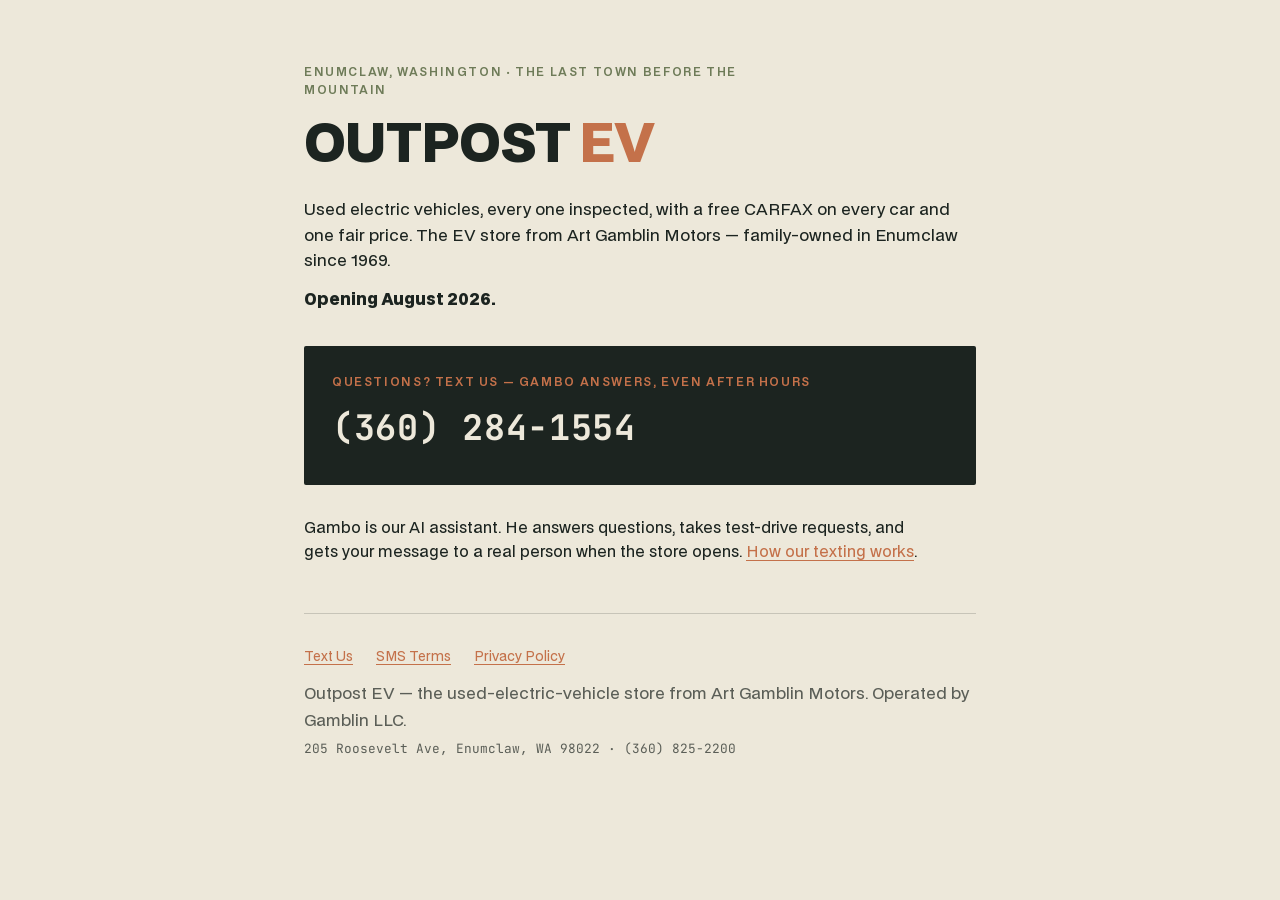
==== index.html @ 8c417792 "outpostev.com placeholder + SMS program compliance pages (/text, /sms-terms, /privacy) Carrier-verif" ====
<!doctype html>
<html lang="en">
  <head>
    <meta charset="utf-8" />
    <meta name="viewport" content="width=device-width, initial-scale=1" />
    <title>Outpost EV — Used Electric Vehicles · Enumclaw, WA</title>
    <meta
      name="description"
      content="Outpost EV — the used-electric-vehicle store from Art Gamblin Motors. Enumclaw, Washington. Opening August 2026. Text us anytime: (360) 284-1554."
    />
    <link rel="preconnect" href="https://fonts.googleapis.com" />
    <link
      href="https://fonts.googleapis.com/css2?family=JetBrains+Mono:wght@400;700&display=swap"
      rel="stylesheet"
    />
    <link rel="stylesheet" href="/style.css" />
  </head>
  <body>
    <main class="wrap">
      <p class="eyebrow">
        Enumclaw, Washington · The last town before the mountain
      </p>
      <h1>OUTPOST <span class="accent">EV</span></h1>
      <p>
        Used electric vehicles, every one inspected, with a free CARFAX on every
        car and one fair price. The EV store from Art Gamblin Motors —
        family-owned in Enumclaw since 1969.
      </p>
      <p style="margin-top: 0.85rem"><strong>Opening August 2026.</strong></p>

      <div class="phone-block">
        <p class="label">
          Questions? Text us — Gambo answers, even after hours
        </p>
        <a class="number" href="sms:+13602841554">(360) 284-1554</a>
      </div>

      <p style="font-size: 0.95rem">
        Gambo is our AI assistant. He answers questions, takes test-drive
        requests, and gets your message to a real person when the store opens.
        <a href="/text/">How our texting works</a>.
      </p>

      <hr class="rule" />
      <footer>
        <nav>
          <a href="/text/">Text Us</a>
          <a href="/sms-terms/">SMS Terms</a>
          <a href="/privacy/">Privacy Policy</a>
        </nav>
        <p>
          Outpost EV — the used-electric-vehicle store from Art Gamblin Motors.
          Operated by Gamblin LLC.<br />
          <span class="mono"
            >205 Roosevelt Ave, Enumclaw, WA 98022 · (360) 825-2200</span
          >
        </p>
      </footer>
    </main>
  </body>
</html>
---- style.css ----
/* Outpost EV — Forest Brutalism compliance pages
   Tokens from projects/outpost-ev/DESIGN.md (locked) */

@font-face {
  font-family: "BDO Grotesk";
  src: url("/fonts/BDOGrotesk-Regular.woff2") format("woff2");
  font-weight: 400;
  font-display: swap;
}
@font-face {
  font-family: "BDO Grotesk";
  src: url("/fonts/BDOGrotesk-DemiBold.woff2") format("woff2");
  font-weight: 600;
  font-display: swap;
}
@font-face {
  font-family: "BDO Grotesk";
  src: url("/fonts/BDOGrotesk-Black.woff2") format("woff2");
  font-weight: 900;
  font-display: swap;
}

:root {
  --brand-orange: #c4714a;
  --forest-dark: #1c2420;
  --bg-cream: #ede8da;
  --lichen: #6e7b58;
  --morning-mist: #7a9bab;
  --font-display: "BDO Grotesk", system-ui, sans-serif;
  --font-mono: "JetBrains Mono", ui-monospace, monospace;
}

* {
  margin: 0;
  padding: 0;
  box-sizing: border-box;
}

body {
  background: var(--bg-cream);
  color: var(--forest-dark);
  font-family: var(--font-display);
  font-weight: 400;
  line-height: 1.6;
  -webkit-font-smoothing: antialiased;
}

.wrap {
  max-width: 720px;
  margin: 0 auto;
  padding: 4rem 1.5rem 6rem;
}

.eyebrow {
  font-size: 0.72rem;
  letter-spacing: 0.14em;
  text-transform: uppercase;
  font-weight: 600;
  color: var(--lichen);
  margin-bottom: 1rem;
}

h1 {
  font-weight: 900;
  font-size: clamp(2rem, 5vw + 0.5rem, 3.4rem);
  line-height: 1.05;
  letter-spacing: -0.02em;
  margin-bottom: 1.5rem;
}

h1 .accent {
  color: var(--brand-orange);
}

h2 {
  font-weight: 600;
  font-size: 1.25rem;
  margin: 2.5rem 0 0.75rem;
  letter-spacing: -0.01em;
}

p,
li {
  font-size: 1rem;
  max-width: 62ch;
}
p + p {
  margin-top: 0.85rem;
}
ul,
ol {
  padding-left: 1.25rem;
  margin: 0.75rem 0;
}
li + li {
  margin-top: 0.5rem;
}

a {
  color: var(--brand-orange);
  text-decoration-thickness: 1px;
  text-underline-offset: 3px;
}
a:hover {
  color: var(--forest-dark);
}

.mono {
  font-family: var(--font-mono);
}

.phone-block {
  margin: 2rem 0;
  padding: 1.75rem;
  background: var(--forest-dark);
  color: var(--bg-cream);
  border-radius: 2px;
}
.phone-block .label {
  font-size: 0.72rem;
  letter-spacing: 0.14em;
  text-transform: uppercase;
  font-weight: 600;
  color: var(--brand-orange);
  margin-bottom: 0.5rem;
}
.phone-block a.number {
  font-family: var(--font-mono);
  font-size: clamp(1.5rem, 4vw, 2.2rem);
  font-weight: 700;
  color: var(--bg-cream);
  text-decoration: none;
  letter-spacing: 0.02em;
}
.phone-block a.number:hover {
  color: var(--brand-orange);
}

.consent {
  margin: 2rem 0;
  padding: 1.25rem 1.5rem;
  border-left: 3px solid var(--brand-orange);
  background: rgba(110, 123, 88, 0.08);
  font-size: 0.95rem;
}

.rule {
  border: none;
  border-top: 1px solid rgba(28, 36, 32, 0.18);
  margin: 3rem 0 2rem;
}

footer {
  font-size: 0.82rem;
  color: rgba(28, 36, 32, 0.7);
  line-height: 1.7;
}
footer .mono {
  font-size: 0.8rem;
}
footer nav {
  margin-bottom: 0.75rem;
}
footer nav a {
  margin-right: 1.25rem;
}

.meta {
  font-family: var(--font-mono);
  font-size: 0.78rem;
  color: var(--lichen);
  margin-bottom: 2rem;
}
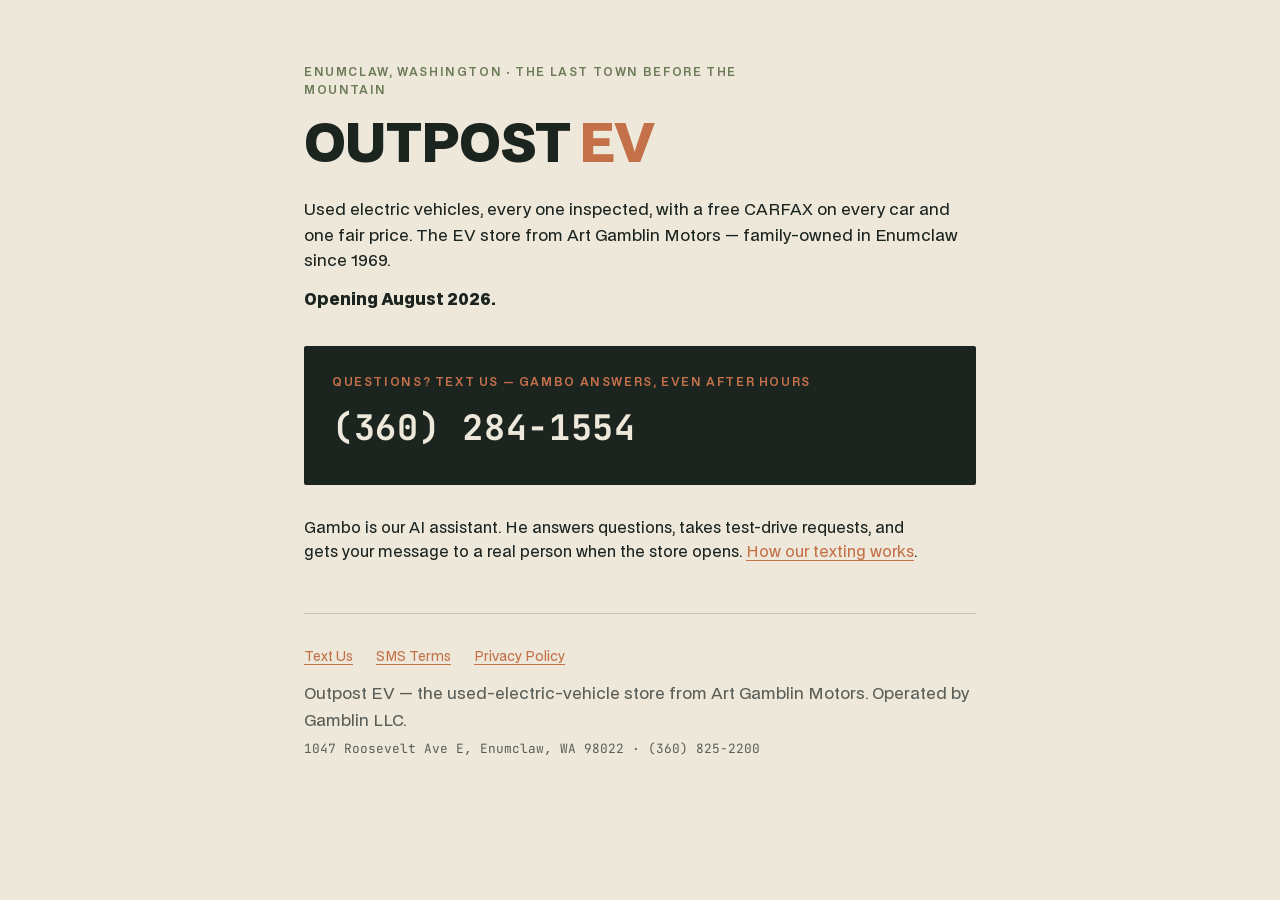
==== commit a6ae5301: "fix(legal): canonical identity/address/phone across compliance set — 28 audit findings; source==depl" ====
--- a/index.html
+++ b/index.html
@@ -52,7 +52,7 @@
           Outpost EV — the used-electric-vehicle store from Art Gamblin Motors.
           Operated by Gamblin LLC.<br />
           <span class="mono"
-            >205 Roosevelt Ave, Enumclaw, WA 98022 · (360) 825-2200</span
+            >1047 Roosevelt Ave E, Enumclaw, WA 98022 · (360) 825-2200</span
           >
         </p>
       </footer>
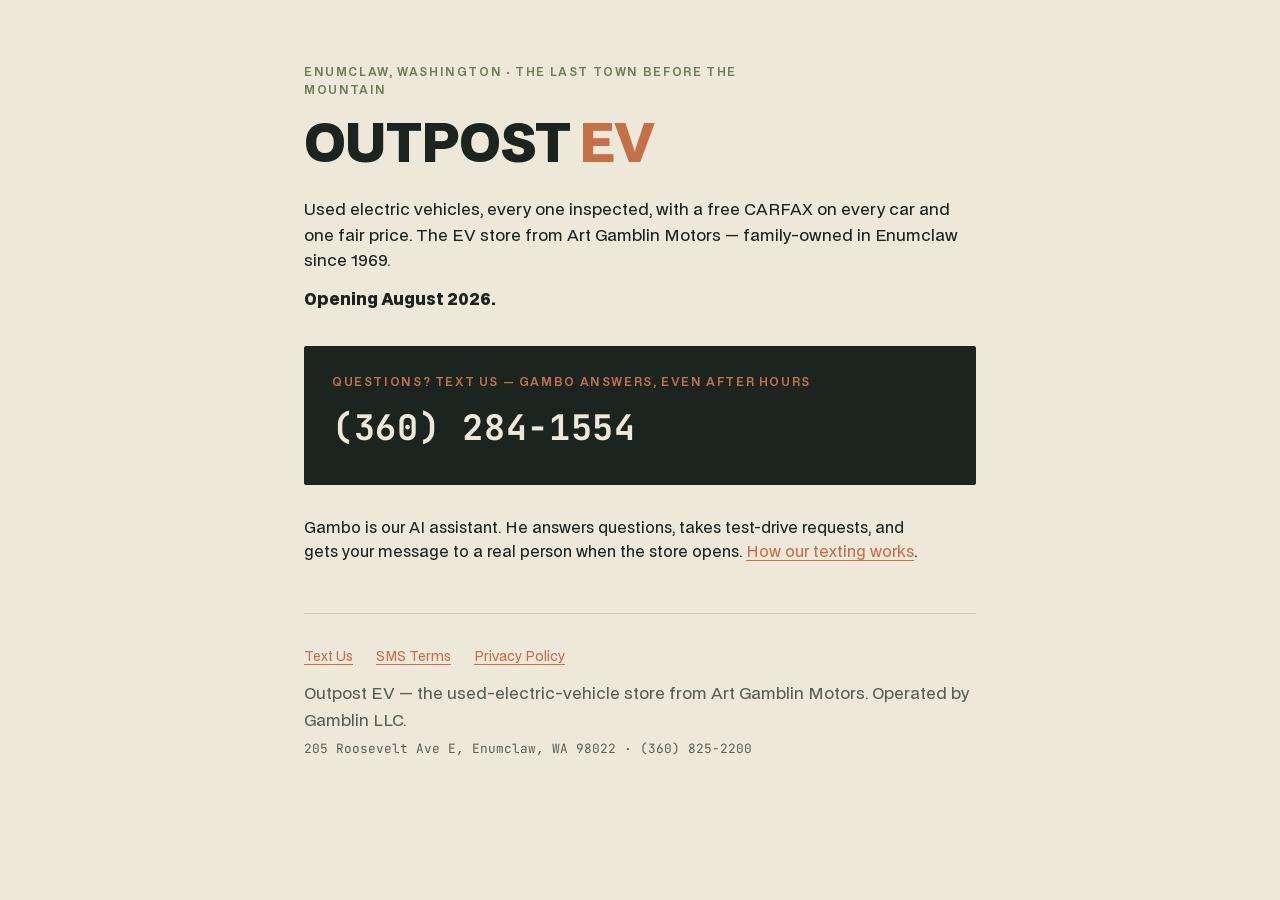
==== commit c5f54eb2: "fix(legal): correct address to 205 Roosevelt Ave E (Outpost EV = truck center, NOT Chevy store 1047)" ====
--- a/index.html
+++ b/index.html
@@ -52,7 +52,7 @@
           Outpost EV — the used-electric-vehicle store from Art Gamblin Motors.
           Operated by Gamblin LLC.<br />
           <span class="mono"
-            >1047 Roosevelt Ave E, Enumclaw, WA 98022 · (360) 825-2200</span
+            >205 Roosevelt Ave E, Enumclaw, WA 98022 · (360) 825-2200</span
           >
         </p>
       </footer>
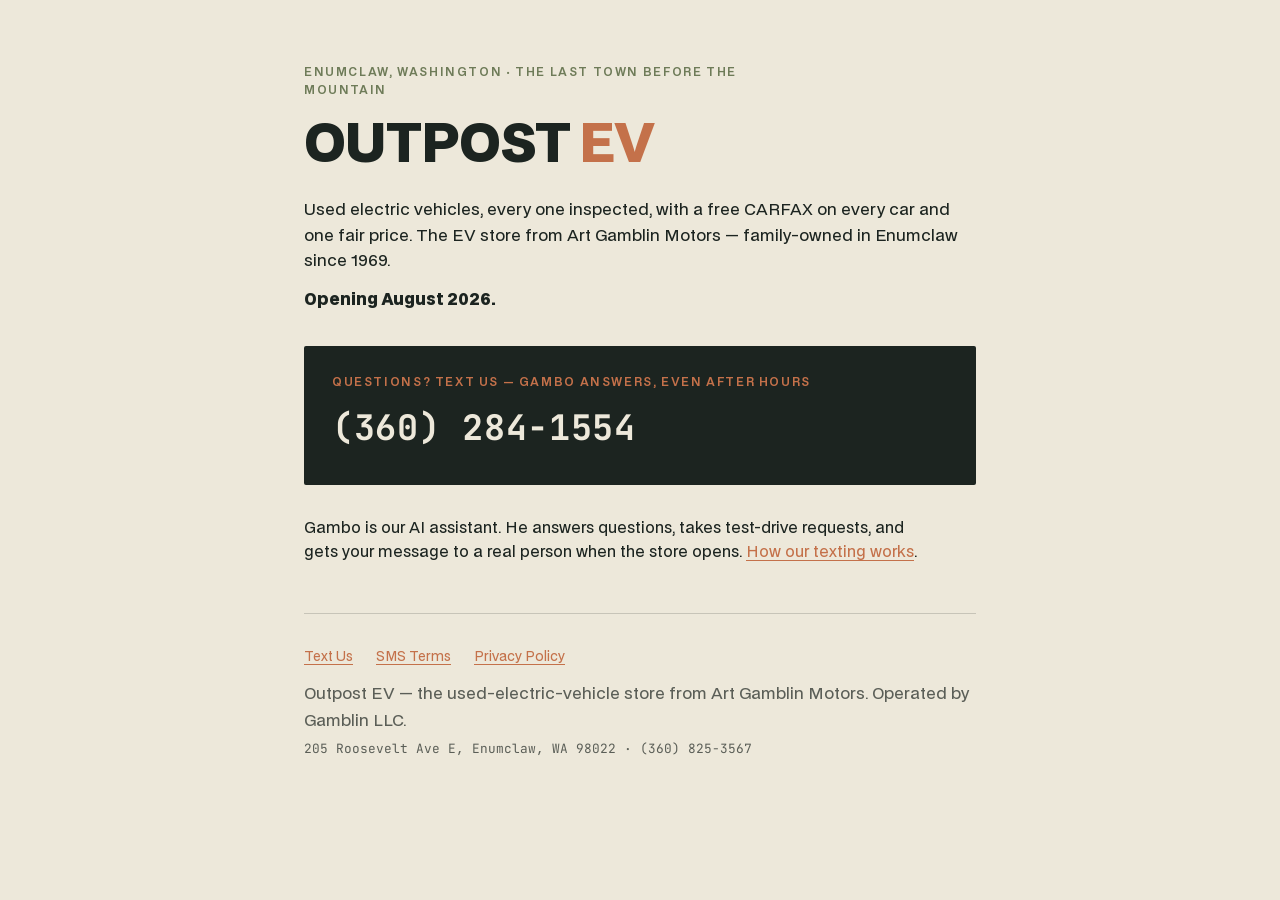
==== commit 2f61fef6: "fix(legal): store contact number = (360) 825-3567 (Andrew correction; matches license) 825-2200 -> 8" ====
--- a/index.html
+++ b/index.html
@@ -52,7 +52,7 @@
           Outpost EV — the used-electric-vehicle store from Art Gamblin Motors.
           Operated by Gamblin LLC.<br />
           <span class="mono"
-            >205 Roosevelt Ave E, Enumclaw, WA 98022 · (360) 825-2200</span
+            >205 Roosevelt Ave E, Enumclaw, WA 98022 · (360) 825-3567</span
           >
         </p>
       </footer>
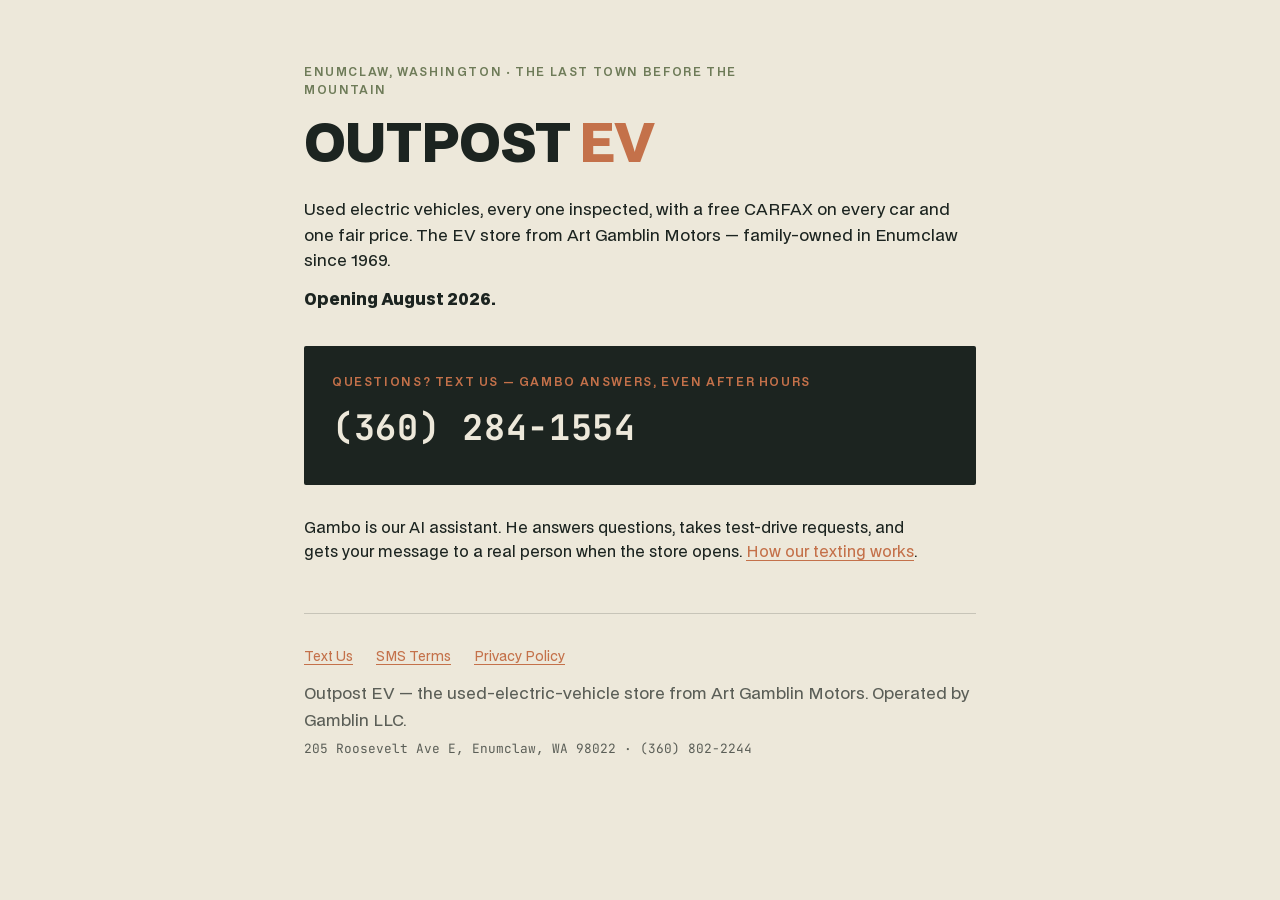
==== commit 85a415c7: "fix(legal): customer-care phone -> (360) 802-2244 (new official Outpost EV landline, Andrew 2026-07-" ====
--- a/index.html
+++ b/index.html
@@ -52,7 +52,7 @@
           Outpost EV — the used-electric-vehicle store from Art Gamblin Motors.
           Operated by Gamblin LLC.<br />
           <span class="mono"
-            >205 Roosevelt Ave E, Enumclaw, WA 98022 · (360) 825-3567</span
+            >205 Roosevelt Ave E, Enumclaw, WA 98022 · (360) 802-2244</span
           >
         </p>
       </footer>
